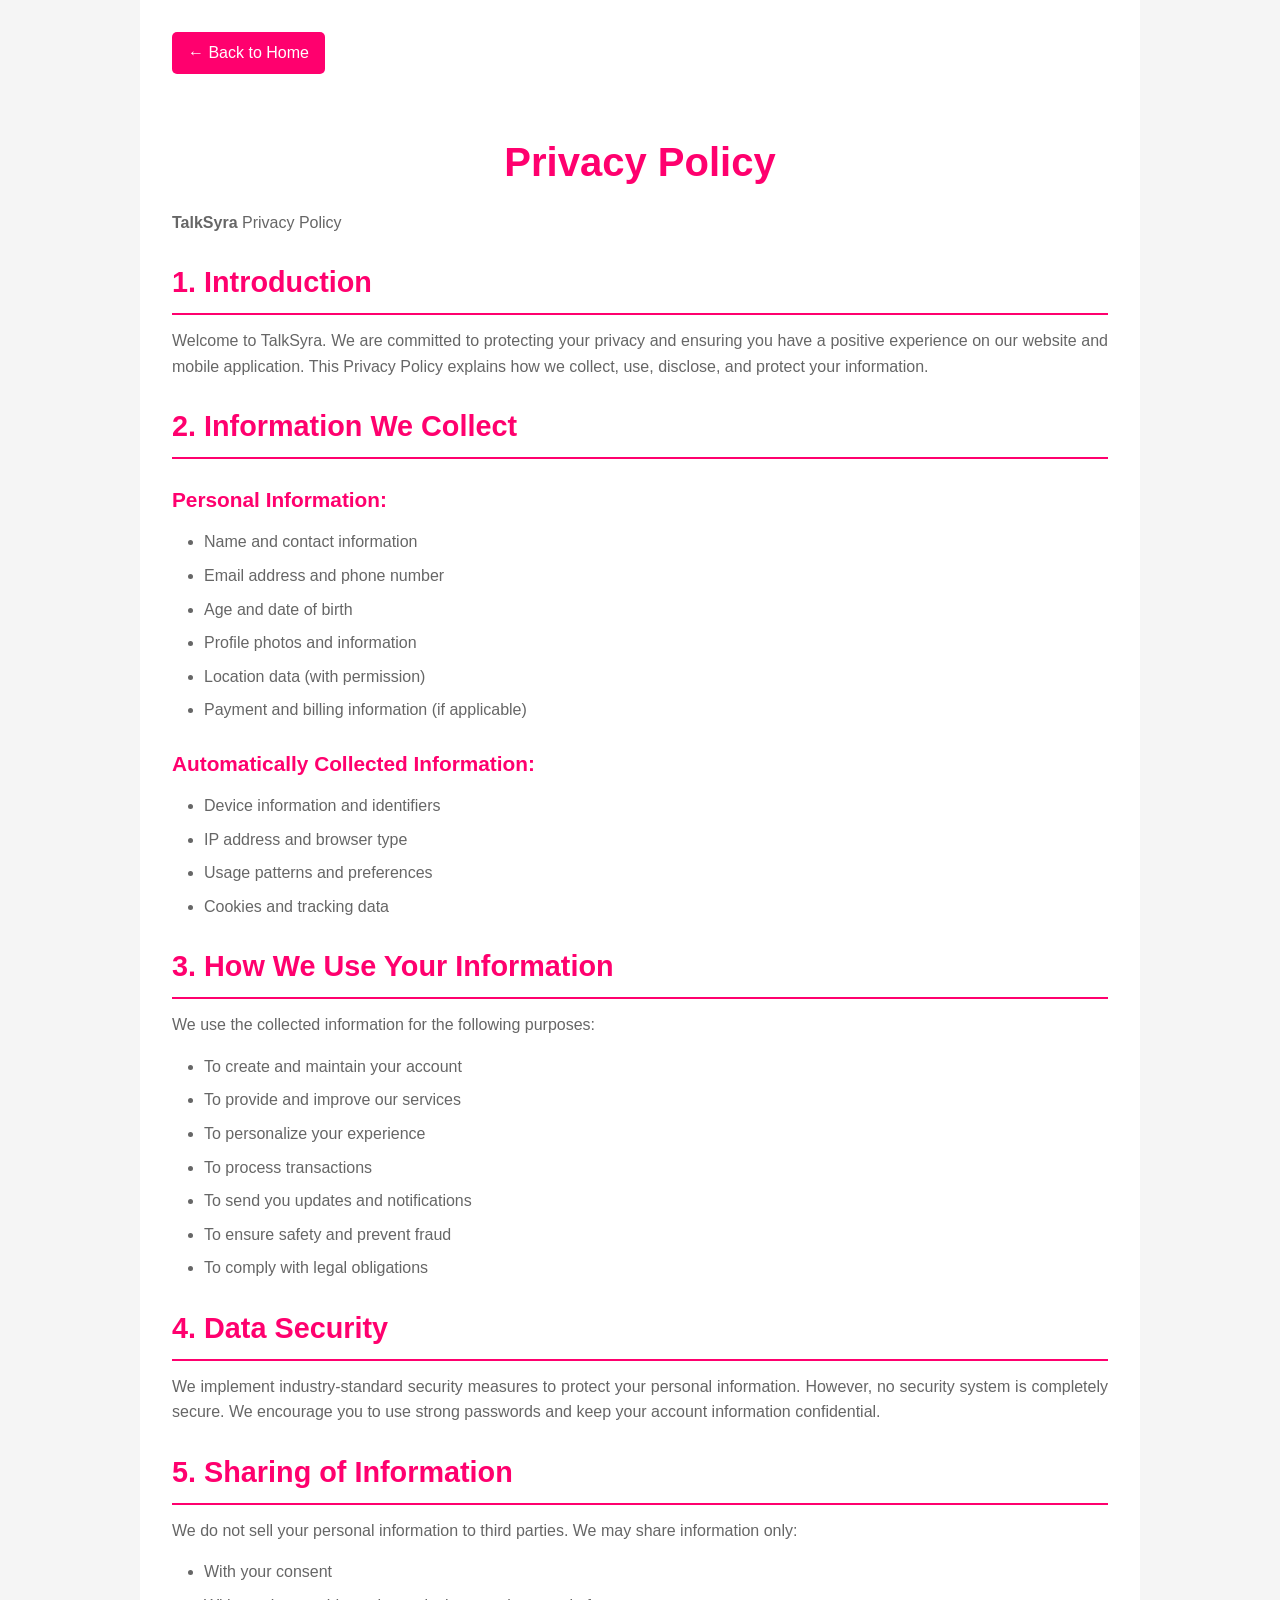
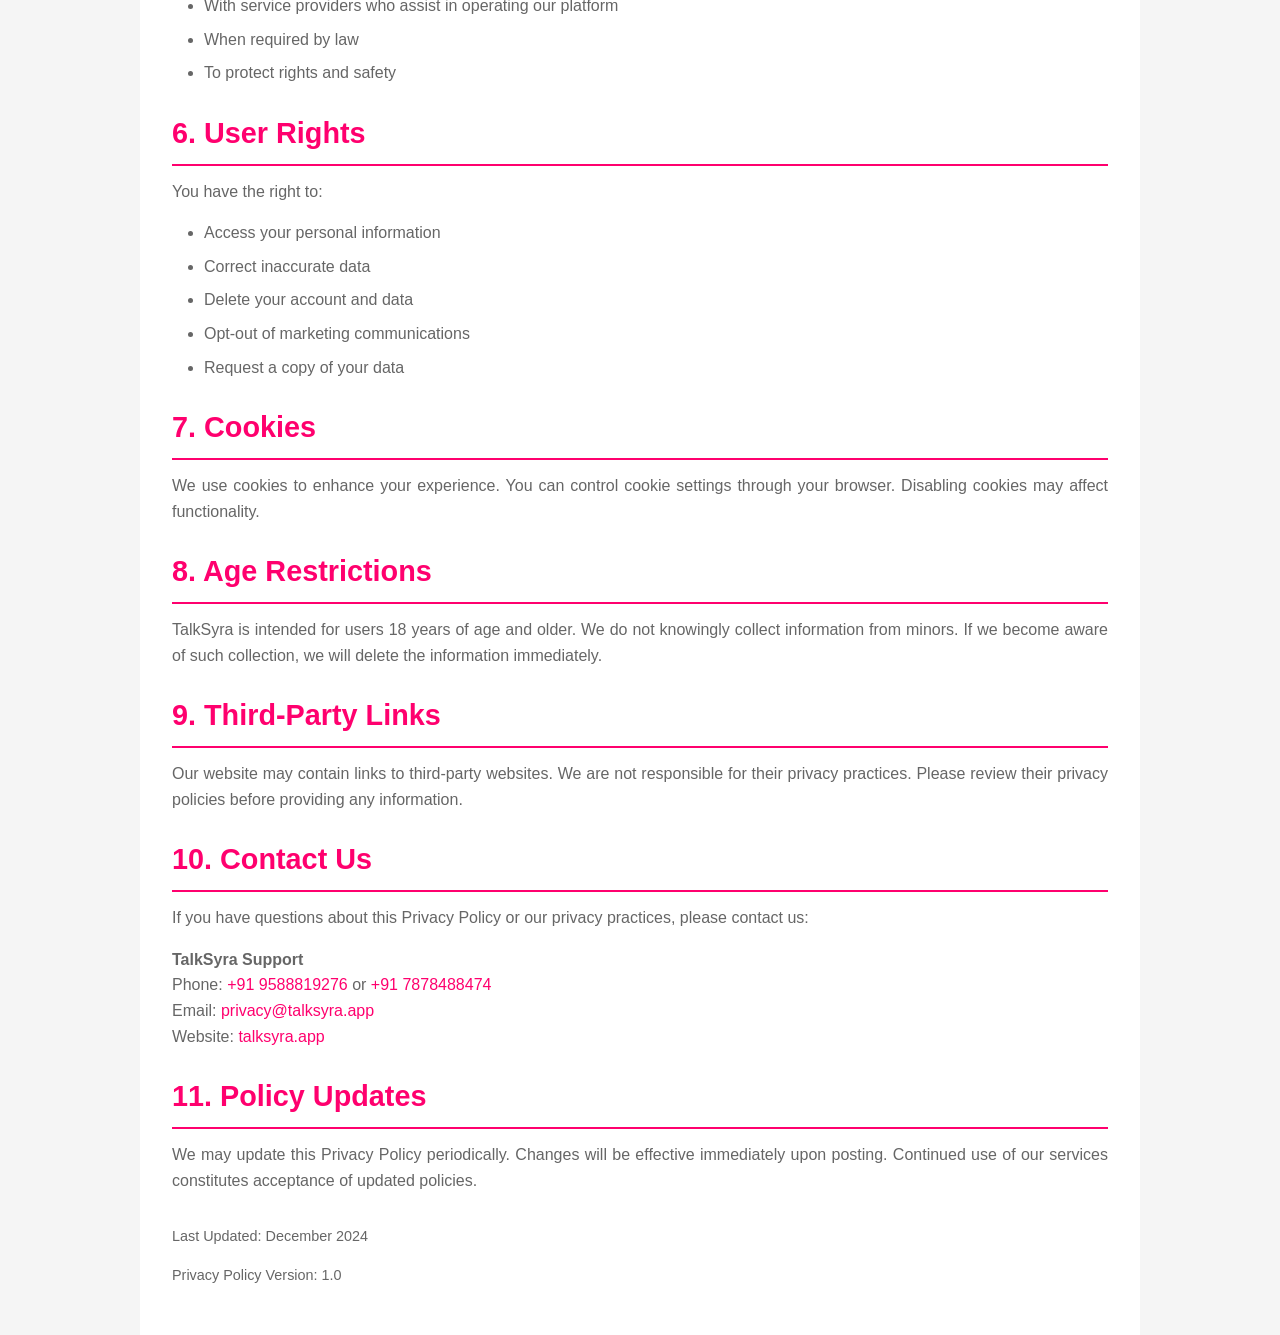
==== privacy-policy.html @ a370ac68 "Update TalkSyra website files" ====
<!DOCTYPE html>
<html lang="en">
<head>
    <meta charset="UTF-8">
    <meta name="viewport" content="width=device-width, initial-scale=1.0">
    <title>Privacy Policy - TalkSyra</title>
    <style>
        * {
            margin: 0;
            padding: 0;
            box-sizing: border-box;
        }
        
        body {
            font-family: 'Segoe UI', Tahoma, Geneva, Verdana, sans-serif;
            line-height: 1.6;
            color: #1a1a1a;
            background-color: #f5f5f5;
        }
        
        .container {
            max-width: 1000px;
            margin: 0 auto;
            padding: 2rem;
            background-color: white;
            min-height: 100vh;
        }
        
        h1, h2, h3 {
            color: #ff006e;
            margin-top: 1.5rem;
            margin-bottom: 0.8rem;
        }
        
        h1 {
            font-size: 2.5rem;
            text-align: center;
            margin-bottom: 1rem;
        }
        
        h2 {
            font-size: 1.8rem;
            border-bottom: 2px solid #ff006e;
            padding-bottom: 0.5rem;
        }
        
        h3 {
            font-size: 1.3rem;
        }
        
        p {
            margin-bottom: 1rem;
            color: #666;
            text-align: justify;
        }
        
        ul, ol {
            margin-left: 2rem;
            margin-bottom: 1rem;
        }
        
        li {
            margin-bottom: 0.5rem;
            color: #666;
        }
        
        .last-updated {
            text-align: center;
            color: #999;
            font-size: 0.9rem;
            margin-top: 2rem;
        }
        
        a {
            color: #ff006e;
            text-decoration: none;
        }
        
        a:hover {
            text-decoration: underline;
        }
        
        .back-link {
            display: inline-block;
            margin-bottom: 2rem;
            padding: 0.5rem 1rem;
            background: #ff006e;
            color: white;
            border-radius: 5px;
            text-decoration: none;
        }
        
        .back-link:hover {
            text-decoration: none;
            opacity: 0.9;
        }
    </style>
</head>
<body>
    <div class="container">
        <a href="index.html" class="back-link">← Back to Home</a>
        
        <h1>Privacy Policy</h1>
        <p><strong>TalkSyra</strong> Privacy Policy</p>
        
        <h2>1. Introduction</h2>
        <p>
            Welcome to TalkSyra. We are committed to protecting your privacy and ensuring you have a positive experience 
            on our website and mobile application. This Privacy Policy explains how we collect, use, disclose, and protect 
            your information.
        </p>
        
        <h2>2. Information We Collect</h2>
        <h3>Personal Information:</h3>
        <ul>
            <li>Name and contact information</li>
            <li>Email address and phone number</li>
            <li>Age and date of birth</li>
            <li>Profile photos and information</li>
            <li>Location data (with permission)</li>
            <li>Payment and billing information (if applicable)</li>
        </ul>
        
        <h3>Automatically Collected Information:</h3>
        <ul>
            <li>Device information and identifiers</li>
            <li>IP address and browser type</li>
            <li>Usage patterns and preferences</li>
            <li>Cookies and tracking data</li>
        </ul>
        
        <h2>3. How We Use Your Information</h2>
        <p>We use the collected information for the following purposes:</p>
        <ul>
            <li>To create and maintain your account</li>
            <li>To provide and improve our services</li>
            <li>To personalize your experience</li>
            <li>To process transactions</li>
            <li>To send you updates and notifications</li>
            <li>To ensure safety and prevent fraud</li>
            <li>To comply with legal obligations</li>
        </ul>
        
        <h2>4. Data Security</h2>
        <p>
            We implement industry-standard security measures to protect your personal information. However, no security 
            system is completely secure. We encourage you to use strong passwords and keep your account information confidential.
        </p>
        
        <h2>5. Sharing of Information</h2>
        <p>
            We do not sell your personal information to third parties. We may share information only:
        </p>
        <ul>
            <li>With your consent</li>
            <li>With service providers who assist in operating our platform</li>
            <li>When required by law</li>
            <li>To protect rights and safety</li>
        </ul>
        
        <h2>6. User Rights</h2>
        <p>You have the right to:</p>
        <ul>
            <li>Access your personal information</li>
            <li>Correct inaccurate data</li>
            <li>Delete your account and data</li>
            <li>Opt-out of marketing communications</li>
            <li>Request a copy of your data</li>
        </ul>
        
        <h2>7. Cookies</h2>
        <p>
            We use cookies to enhance your experience. You can control cookie settings through your browser. 
            Disabling cookies may affect functionality.
        </p>
        
        <h2>8. Age Restrictions</h2>
        <p>
            TalkSyra is intended for users 18 years of age and older. We do not knowingly collect information 
            from minors. If we become aware of such collection, we will delete the information immediately.
        </p>
        
        <h2>9. Third-Party Links</h2>
        <p>
            Our website may contain links to third-party websites. We are not responsible for their privacy practices. 
            Please review their privacy policies before providing any information.
        </p>
        
        <h2>10. Contact Us</h2>
        <p>
            If you have questions about this Privacy Policy or our privacy practices, please contact us:
        </p>
        <p>
            <strong>TalkSyra Support</strong><br>
            Phone: <a href="tel:+919588819276">+91 9588819276</a> or <a href="tel:+917878488474">+91 7878488474</a><br>
            Email: <a href="mailto:privacy@talksyra.app">privacy@talksyra.app</a><br>
            Website: <a href="https://talksyra.app">talksyra.app</a>
        </p>
        
        <h2>11. Policy Updates</h2>
        <p>
            We may update this Privacy Policy periodically. Changes will be effective immediately upon posting. 
            Continued use of our services constitutes acceptance of updated policies.
        </p>
        
        <div class="last-updated">
            <p>Last Updated: December 2024</p>
            <p>Privacy Policy Version: 1.0</p>
        </div>
    </div>
</body>
</html>
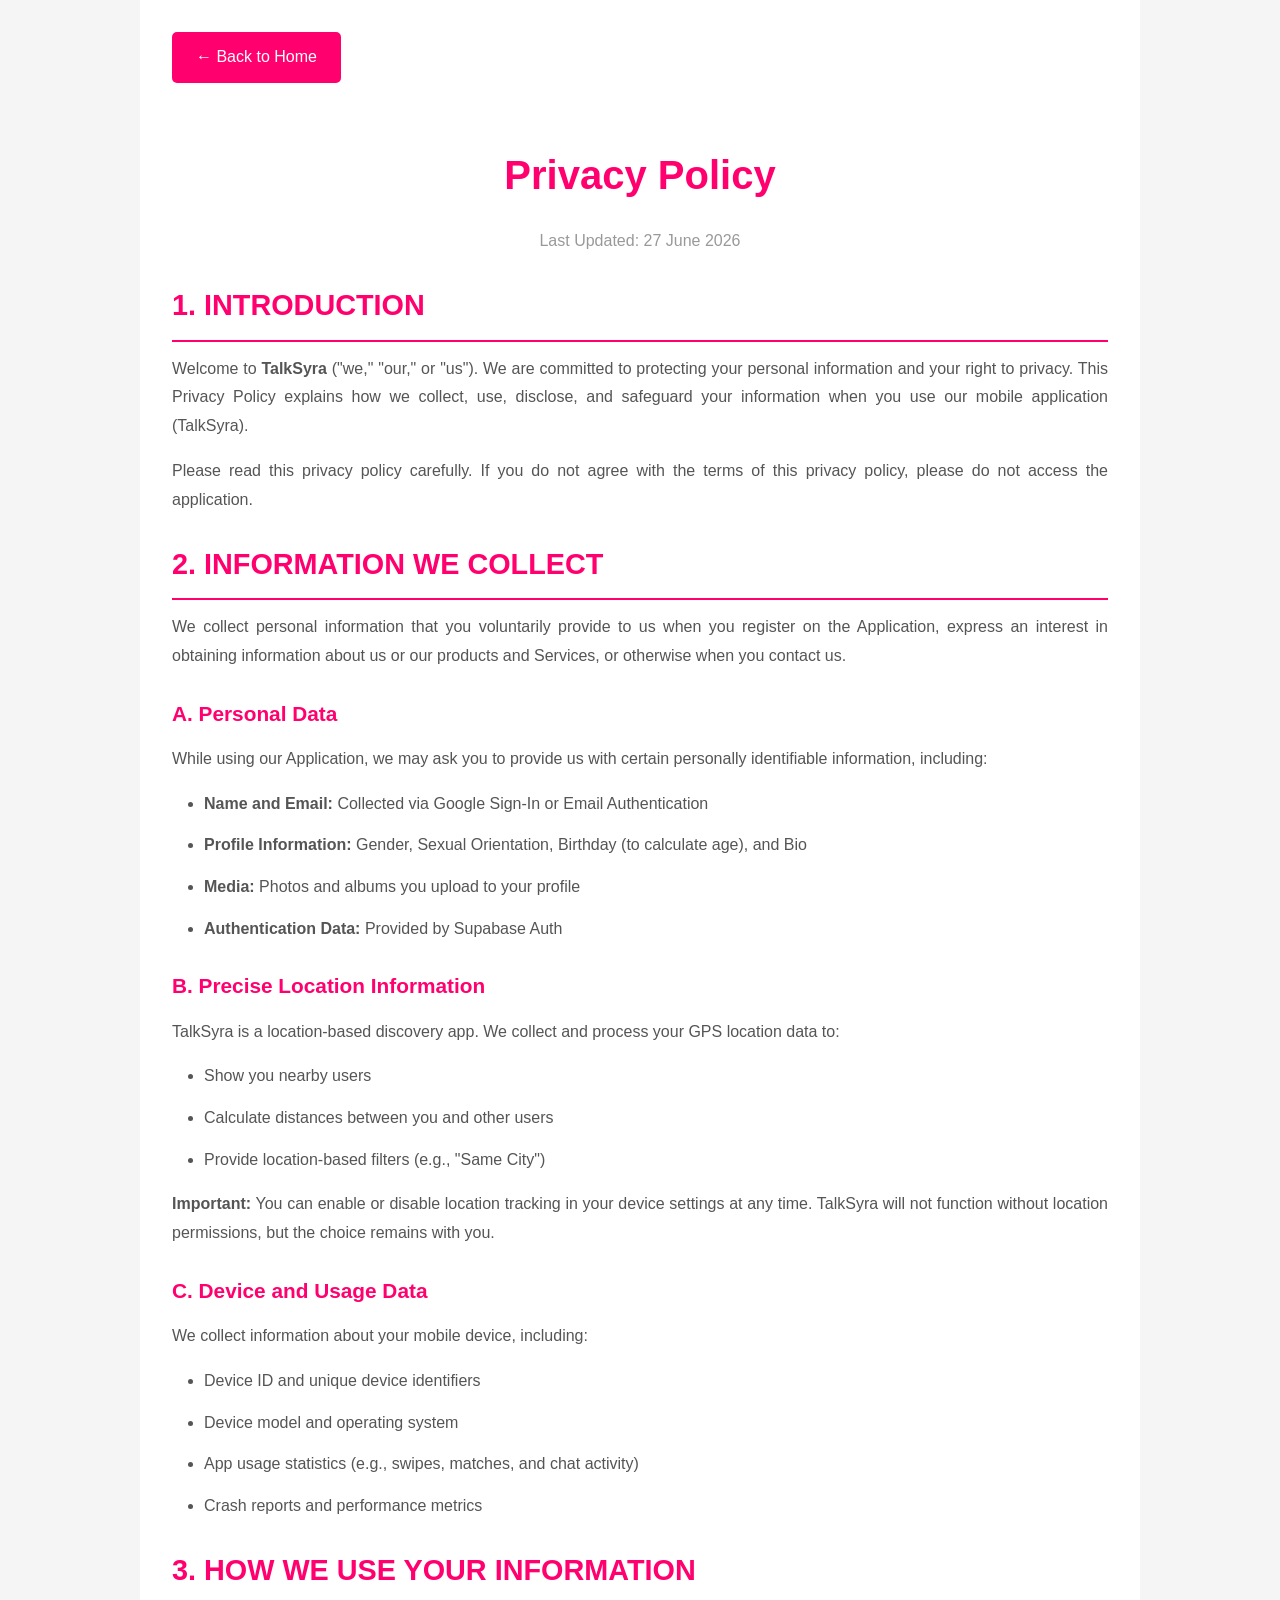
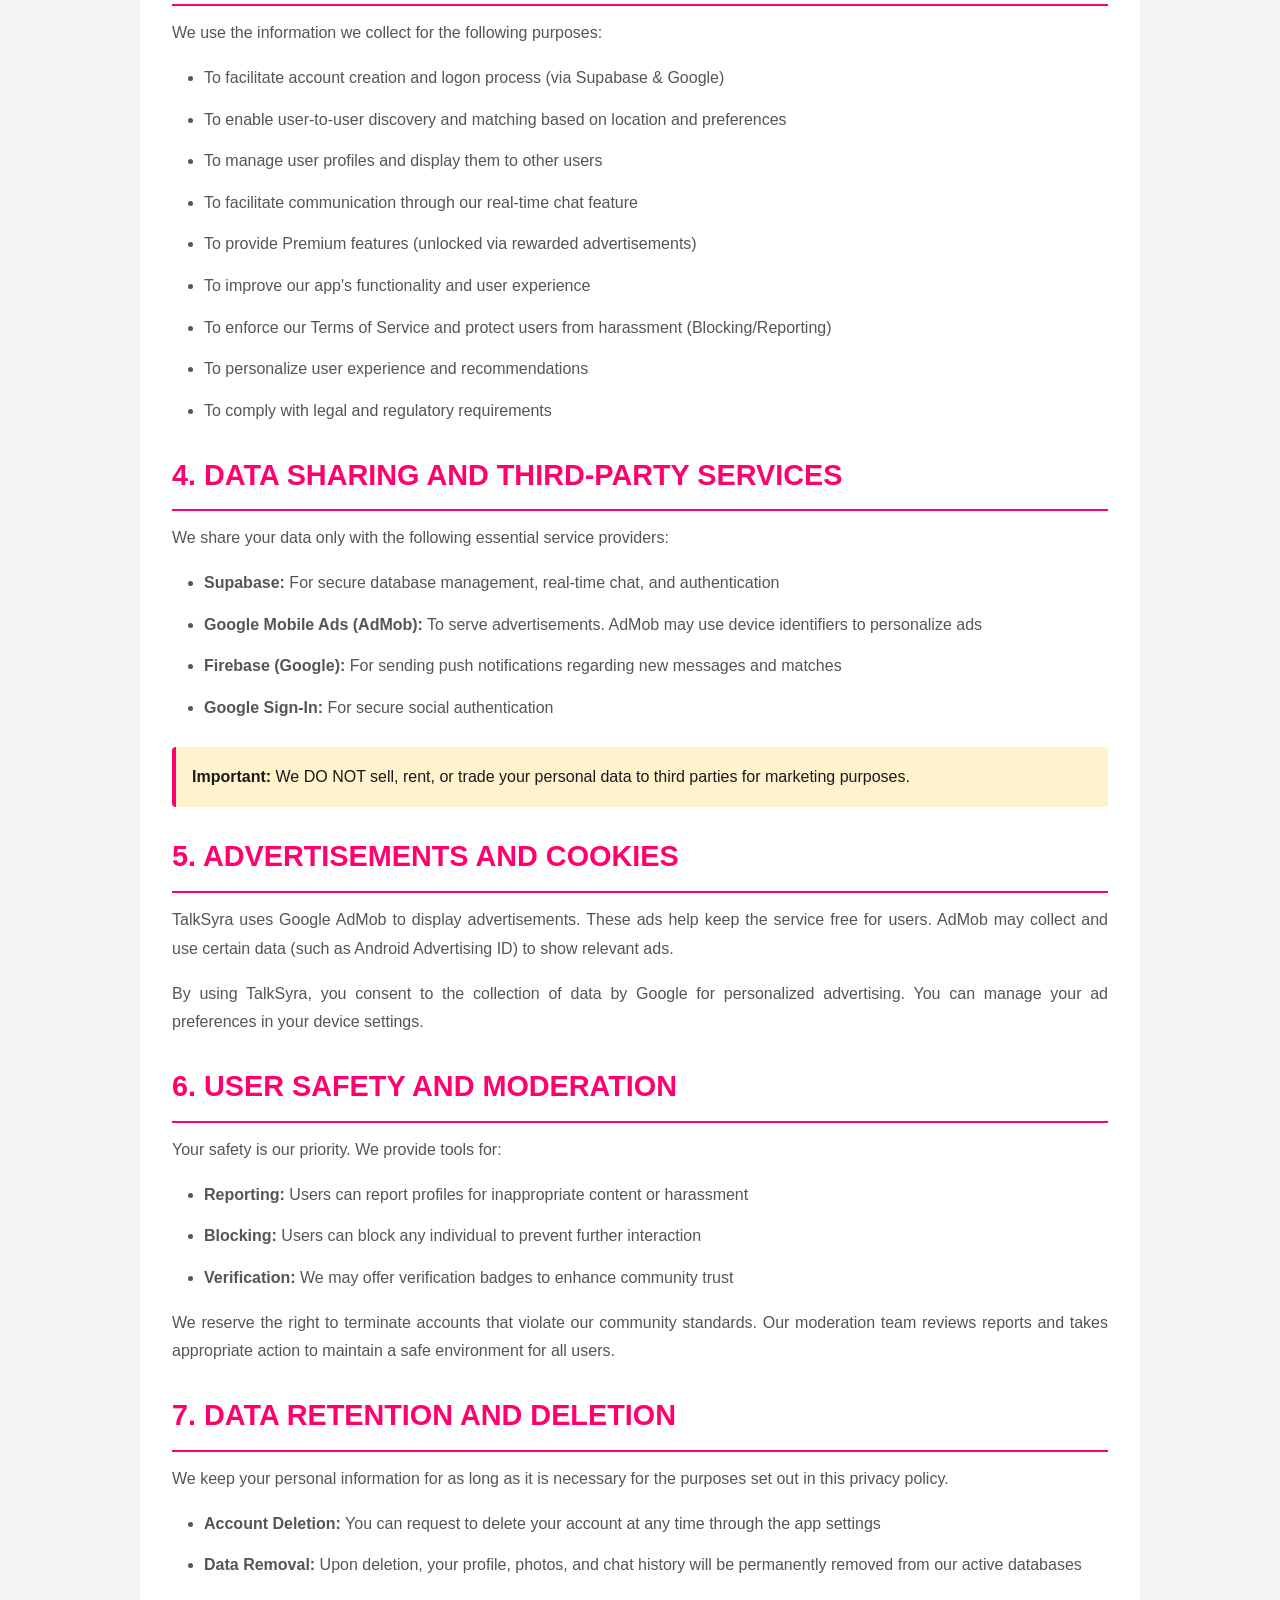
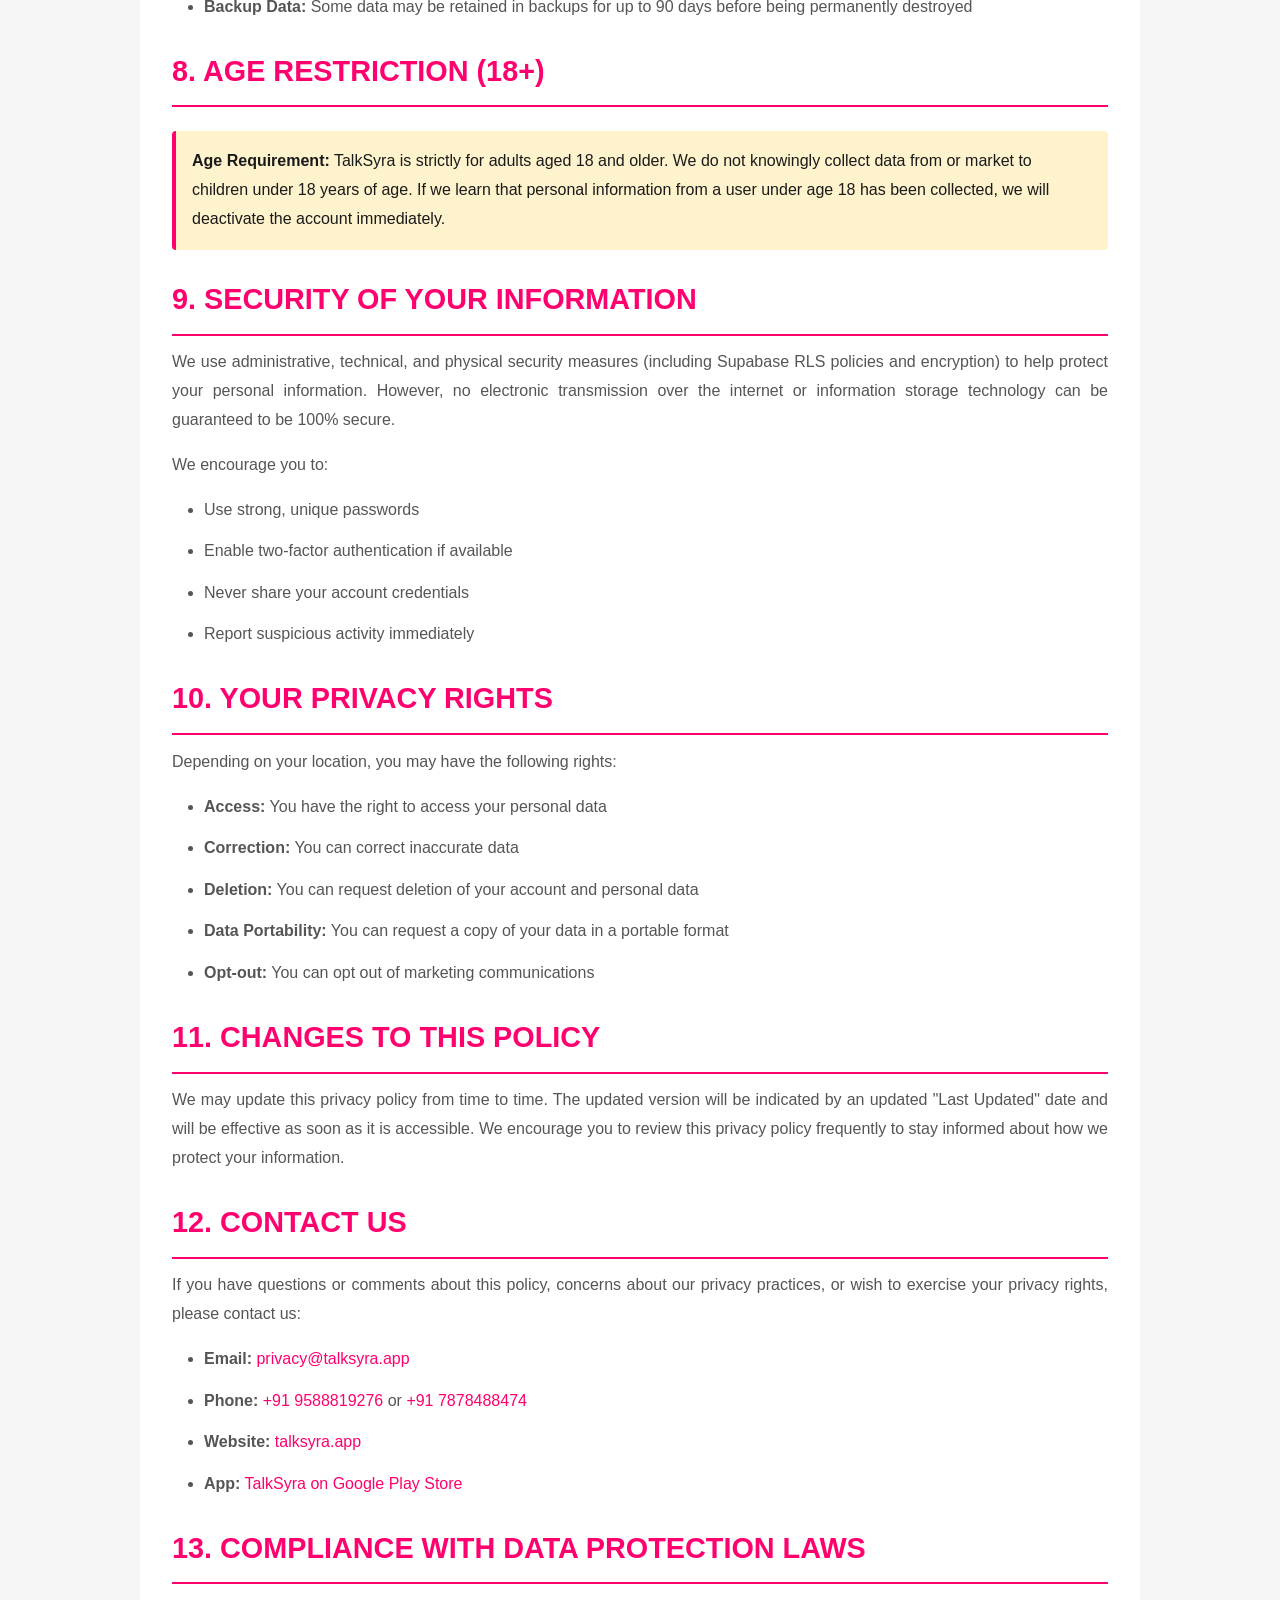
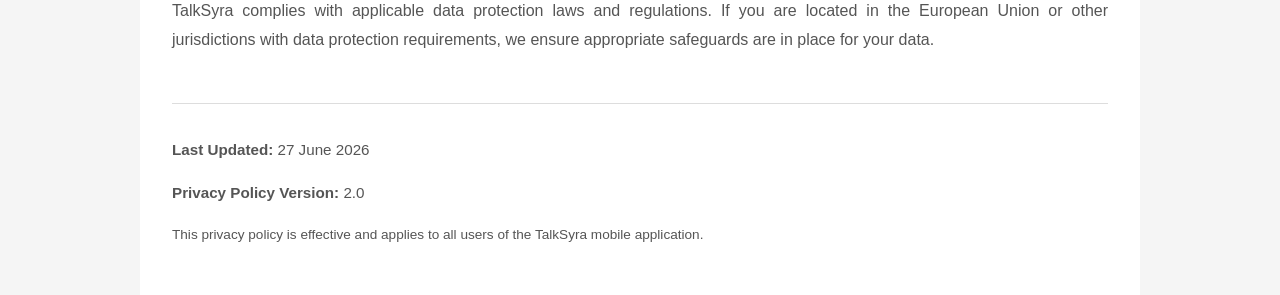
==== commit 4bde7594: "Update Privacy Policy and Terms of Service for clarity and compliance; enhance user interface styles" ====
--- a/privacy-policy.html
+++ b/privacy-policy.html
@@ -13,7 +13,7 @@
         
         body {
             font-family: 'Segoe UI', Tahoma, Geneva, Verdana, sans-serif;
-            line-height: 1.6;
+            line-height: 1.8;
             color: #1a1a1a;
             background-color: #f5f5f5;
         }
@@ -50,7 +50,7 @@
         
         p {
             margin-bottom: 1rem;
-            color: #666;
+            color: #555;
             text-align: justify;
         }
         
@@ -60,15 +60,17 @@
         }
         
         li {
-            margin-bottom: 0.5rem;
-            color: #666;
+            margin-bottom: 0.8rem;
+            color: #555;
         }
         
         .last-updated {
             text-align: center;
             color: #999;
-            font-size: 0.9rem;
-            margin-top: 2rem;
+            font-size: 0.95rem;
+            margin-top: 3rem;
+            padding-top: 2rem;
+            border-top: 1px solid #ddd;
         }
         
         a {
@@ -83,16 +85,26 @@
         .back-link {
             display: inline-block;
             margin-bottom: 2rem;
-            padding: 0.5rem 1rem;
+            padding: 0.7rem 1.5rem;
             background: #ff006e;
             color: white;
             border-radius: 5px;
             text-decoration: none;
+            transition: all 0.3s ease;
         }
         
         .back-link:hover {
             text-decoration: none;
             opacity: 0.9;
+            transform: translateY(-2px);
+        }
+        
+        .highlight {
+            background-color: #fff3cd;
+            border-left: 4px solid #ff006e;
+            padding: 1rem;
+            margin: 1.5rem 0;
+            border-radius: 4px;
         }
     </style>
 </head>
@@ -101,111 +113,188 @@
         <a href="index.html" class="back-link">← Back to Home</a>
         
         <h1>Privacy Policy</h1>
-        <p><strong>TalkSyra</strong> Privacy Policy</p>
-        
-        <h2>1. Introduction</h2>
-        <p>
-            Welcome to TalkSyra. We are committed to protecting your privacy and ensuring you have a positive experience 
-            on our website and mobile application. This Privacy Policy explains how we collect, use, disclose, and protect 
-            your information.
-        </p>
-        
-        <h2>2. Information We Collect</h2>
-        <h3>Personal Information:</h3>
-        <ul>
-            <li>Name and contact information</li>
-            <li>Email address and phone number</li>
-            <li>Age and date of birth</li>
-            <li>Profile photos and information</li>
-            <li>Location data (with permission)</li>
-            <li>Payment and billing information (if applicable)</li>
-        </ul>
-        
-        <h3>Automatically Collected Information:</h3>
-        <ul>
-            <li>Device information and identifiers</li>
-            <li>IP address and browser type</li>
-            <li>Usage patterns and preferences</li>
-            <li>Cookies and tracking data</li>
-        </ul>
-        
-        <h2>3. How We Use Your Information</h2>
-        <p>We use the collected information for the following purposes:</p>
-        <ul>
-            <li>To create and maintain your account</li>
-            <li>To provide and improve our services</li>
-            <li>To personalize your experience</li>
-            <li>To process transactions</li>
-            <li>To send you updates and notifications</li>
-            <li>To ensure safety and prevent fraud</li>
-            <li>To comply with legal obligations</li>
-        </ul>
-        
-        <h2>4. Data Security</h2>
-        <p>
-            We implement industry-standard security measures to protect your personal information. However, no security 
-            system is completely secure. We encourage you to use strong passwords and keep your account information confidential.
-        </p>
-        
-        <h2>5. Sharing of Information</h2>
-        <p>
-            We do not sell your personal information to third parties. We may share information only:
-        </p>
-        <ul>
-            <li>With your consent</li>
-            <li>With service providers who assist in operating our platform</li>
-            <li>When required by law</li>
-            <li>To protect rights and safety</li>
-        </ul>
-        
-        <h2>6. User Rights</h2>
-        <p>You have the right to:</p>
-        <ul>
-            <li>Access your personal information</li>
-            <li>Correct inaccurate data</li>
-            <li>Delete your account and data</li>
-            <li>Opt-out of marketing communications</li>
-            <li>Request a copy of your data</li>
-        </ul>
-        
-        <h2>7. Cookies</h2>
-        <p>
-            We use cookies to enhance your experience. You can control cookie settings through your browser. 
-            Disabling cookies may affect functionality.
-        </p>
-        
-        <h2>8. Age Restrictions</h2>
-        <p>
-            TalkSyra is intended for users 18 years of age and older. We do not knowingly collect information 
-            from minors. If we become aware of such collection, we will delete the information immediately.
-        </p>
-        
-        <h2>9. Third-Party Links</h2>
-        <p>
-            Our website may contain links to third-party websites. We are not responsible for their privacy practices. 
-            Please review their privacy policies before providing any information.
-        </p>
-        
-        <h2>10. Contact Us</h2>
-        <p>
-            If you have questions about this Privacy Policy or our privacy practices, please contact us:
-        </p>
-        <p>
-            <strong>TalkSyra Support</strong><br>
-            Phone: <a href="tel:+919588819276">+91 9588819276</a> or <a href="tel:+917878488474">+91 7878488474</a><br>
-            Email: <a href="mailto:privacy@talksyra.app">privacy@talksyra.app</a><br>
-            Website: <a href="https://talksyra.app">talksyra.app</a>
-        </p>
-        
-        <h2>11. Policy Updates</h2>
-        <p>
-            We may update this Privacy Policy periodically. Changes will be effective immediately upon posting. 
-            Continued use of our services constitutes acceptance of updated policies.
+        <p style="text-align: center; color: #999;">Last Updated: 27 June 2026</p>
+        
+        <h2>1. INTRODUCTION</h2>
+        <p>
+            Welcome to <strong>TalkSyra</strong> ("we," "our," or "us"). We are committed to protecting your personal information 
+            and your right to privacy. This Privacy Policy explains how we collect, use, disclose, and safeguard your information 
+            when you use our mobile application (TalkSyra). 
+        </p>
+        <p>
+            Please read this privacy policy carefully. If you do not agree with the terms of this privacy policy, please do not 
+            access the application.
+        </p>
+        
+        <h2>2. INFORMATION WE COLLECT</h2>
+        <p>
+            We collect personal information that you voluntarily provide to us when you register on the Application, express an 
+            interest in obtaining information about us or our products and Services, or otherwise when you contact us.
+        </p>
+        
+        <h3>A. Personal Data</h3>
+        <p>While using our Application, we may ask you to provide us with certain personally identifiable information, including:</p>
+        <ul>
+            <li><strong>Name and Email:</strong> Collected via Google Sign-In or Email Authentication</li>
+            <li><strong>Profile Information:</strong> Gender, Sexual Orientation, Birthday (to calculate age), and Bio</li>
+            <li><strong>Media:</strong> Photos and albums you upload to your profile</li>
+            <li><strong>Authentication Data:</strong> Provided by Supabase Auth</li>
+        </ul>
+        
+        <h3>B. Precise Location Information</h3>
+        <p>
+            TalkSyra is a location-based discovery app. We collect and process your GPS location data to:
+        </p>
+        <ul>
+            <li>Show you nearby users</li>
+            <li>Calculate distances between you and other users</li>
+            <li>Provide location-based filters (e.g., "Same City")</li>
+        </ul>
+        <p>
+            <strong>Important:</strong> You can enable or disable location tracking in your device settings at any time. 
+            TalkSyra will not function without location permissions, but the choice remains with you.
+        </p>
+        
+        <h3>C. Device and Usage Data</h3>
+        <p>
+            We collect information about your mobile device, including:
+        </p>
+        <ul>
+            <li>Device ID and unique device identifiers</li>
+            <li>Device model and operating system</li>
+            <li>App usage statistics (e.g., swipes, matches, and chat activity)</li>
+            <li>Crash reports and performance metrics</li>
+        </ul>
+        
+        <h2>3. HOW WE USE YOUR INFORMATION</h2>
+        <p>We use the information we collect for the following purposes:</p>
+        <ul>
+            <li>To facilitate account creation and logon process (via Supabase & Google)</li>
+            <li>To enable user-to-user discovery and matching based on location and preferences</li>
+            <li>To manage user profiles and display them to other users</li>
+            <li>To facilitate communication through our real-time chat feature</li>
+            <li>To provide Premium features (unlocked via rewarded advertisements)</li>
+            <li>To improve our app's functionality and user experience</li>
+            <li>To enforce our Terms of Service and protect users from harassment (Blocking/Reporting)</li>
+            <li>To personalize user experience and recommendations</li>
+            <li>To comply with legal and regulatory requirements</li>
+        </ul>
+        
+        <h2>4. DATA SHARING AND THIRD-PARTY SERVICES</h2>
+        <p>
+            We share your data only with the following essential service providers:
+        </p>
+        <ul>
+            <li><strong>Supabase:</strong> For secure database management, real-time chat, and authentication</li>
+            <li><strong>Google Mobile Ads (AdMob):</strong> To serve advertisements. AdMob may use device identifiers to personalize ads</li>
+            <li><strong>Firebase (Google):</strong> For sending push notifications regarding new messages and matches</li>
+            <li><strong>Google Sign-In:</strong> For secure social authentication</li>
+        </ul>
+        
+        <div class="highlight">
+            <strong>Important:</strong> We DO NOT sell, rent, or trade your personal data to third parties for marketing purposes.
+        </div>
+        
+        <h2>5. ADVERTISEMENTS AND COOKIES</h2>
+        <p>
+            TalkSyra uses Google AdMob to display advertisements. These ads help keep the service free for users. AdMob may 
+            collect and use certain data (such as Android Advertising ID) to show relevant ads. 
+        </p>
+        <p>
+            By using TalkSyra, you consent to the collection of data by Google for personalized advertising. You can manage 
+            your ad preferences in your device settings.
+        </p>
+        
+        <h2>6. USER SAFETY AND MODERATION</h2>
+        <p>
+            Your safety is our priority. We provide tools for:
+        </p>
+        <ul>
+            <li><strong>Reporting:</strong> Users can report profiles for inappropriate content or harassment</li>
+            <li><strong>Blocking:</strong> Users can block any individual to prevent further interaction</li>
+            <li><strong>Verification:</strong> We may offer verification badges to enhance community trust</li>
+        </ul>
+        <p>
+            We reserve the right to terminate accounts that violate our community standards. Our moderation team reviews 
+            reports and takes appropriate action to maintain a safe environment for all users.
+        </p>
+        
+        <h2>7. DATA RETENTION AND DELETION</h2>
+        <p>
+            We keep your personal information for as long as it is necessary for the purposes set out in this privacy policy.
+        </p>
+        <ul>
+            <li><strong>Account Deletion:</strong> You can request to delete your account at any time through the app settings</li>
+            <li><strong>Data Removal:</strong> Upon deletion, your profile, photos, and chat history will be permanently removed from our active databases</li>
+            <li><strong>Backup Data:</strong> Some data may be retained in backups for up to 90 days before being permanently destroyed</li>
+        </ul>
+        
+        <h2>8. AGE RESTRICTION (18+)</h2>
+        <div class="highlight">
+            <strong>Age Requirement:</strong> TalkSyra is strictly for adults aged 18 and older. We do not knowingly collect data 
+            from or market to children under 18 years of age. If we learn that personal information from a user under age 18 has 
+            been collected, we will deactivate the account immediately.
+        </div>
+        
+        <h2>9. SECURITY OF YOUR INFORMATION</h2>
+        <p>
+            We use administrative, technical, and physical security measures (including Supabase RLS policies and encryption) 
+            to help protect your personal information. However, no electronic transmission over the internet or information storage 
+            technology can be guaranteed to be 100% secure.
+        </p>
+        <p>
+            We encourage you to:
+        </p>
+        <ul>
+            <li>Use strong, unique passwords</li>
+            <li>Enable two-factor authentication if available</li>
+            <li>Never share your account credentials</li>
+            <li>Report suspicious activity immediately</li>
+        </ul>
+        
+        <h2>10. YOUR PRIVACY RIGHTS</h2>
+        <p>
+            Depending on your location, you may have the following rights:
+        </p>
+        <ul>
+            <li><strong>Access:</strong> You have the right to access your personal data</li>
+            <li><strong>Correction:</strong> You can correct inaccurate data</li>
+            <li><strong>Deletion:</strong> You can request deletion of your account and personal data</li>
+            <li><strong>Data Portability:</strong> You can request a copy of your data in a portable format</li>
+            <li><strong>Opt-out:</strong> You can opt out of marketing communications</li>
+        </ul>
+        
+        <h2>11. CHANGES TO THIS POLICY</h2>
+        <p>
+            We may update this privacy policy from time to time. The updated version will be indicated by an updated 
+            "Last Updated" date and will be effective as soon as it is accessible. We encourage you to review this privacy 
+            policy frequently to stay informed about how we protect your information.
+        </p>
+        
+        <h2>12. CONTACT US</h2>
+        <p>
+            If you have questions or comments about this policy, concerns about our privacy practices, or wish to exercise 
+            your privacy rights, please contact us:
+        </p>
+        <ul>
+            <li><strong>Email:</strong> <a href="mailto:privacy@talksyra.app">privacy@talksyra.app</a></li>
+            <li><strong>Phone:</strong> <a href="tel:+919588819276">+91 9588819276</a> or <a href="tel:+917878488474">+91 7878488474</a></li>
+            <li><strong>Website:</strong> <a href="https://talksyra.app">talksyra.app</a></li>
+            <li><strong>App:</strong> <a href="https://play.google.com/store/apps/details?id=com.talksyra.app" target="_blank">TalkSyra on Google Play Store</a></li>
+        </ul>
+        
+        <h2>13. COMPLIANCE WITH DATA PROTECTION LAWS</h2>
+        <p>
+            TalkSyra complies with applicable data protection laws and regulations. If you are located in the European Union 
+            or other jurisdictions with data protection requirements, we ensure appropriate safeguards are in place for your data.
         </p>
         
         <div class="last-updated">
-            <p>Last Updated: December 2024</p>
-            <p>Privacy Policy Version: 1.0</p>
+            <p><strong>Last Updated:</strong> 27 June 2026</p>
+            <p><strong>Privacy Policy Version:</strong> 2.0</p>
+            <p style="margin-top: 1rem; font-size: 0.85rem;">
+                This privacy policy is effective and applies to all users of the TalkSyra mobile application.
+            </p>
         </div>
     </div>
 </body>
